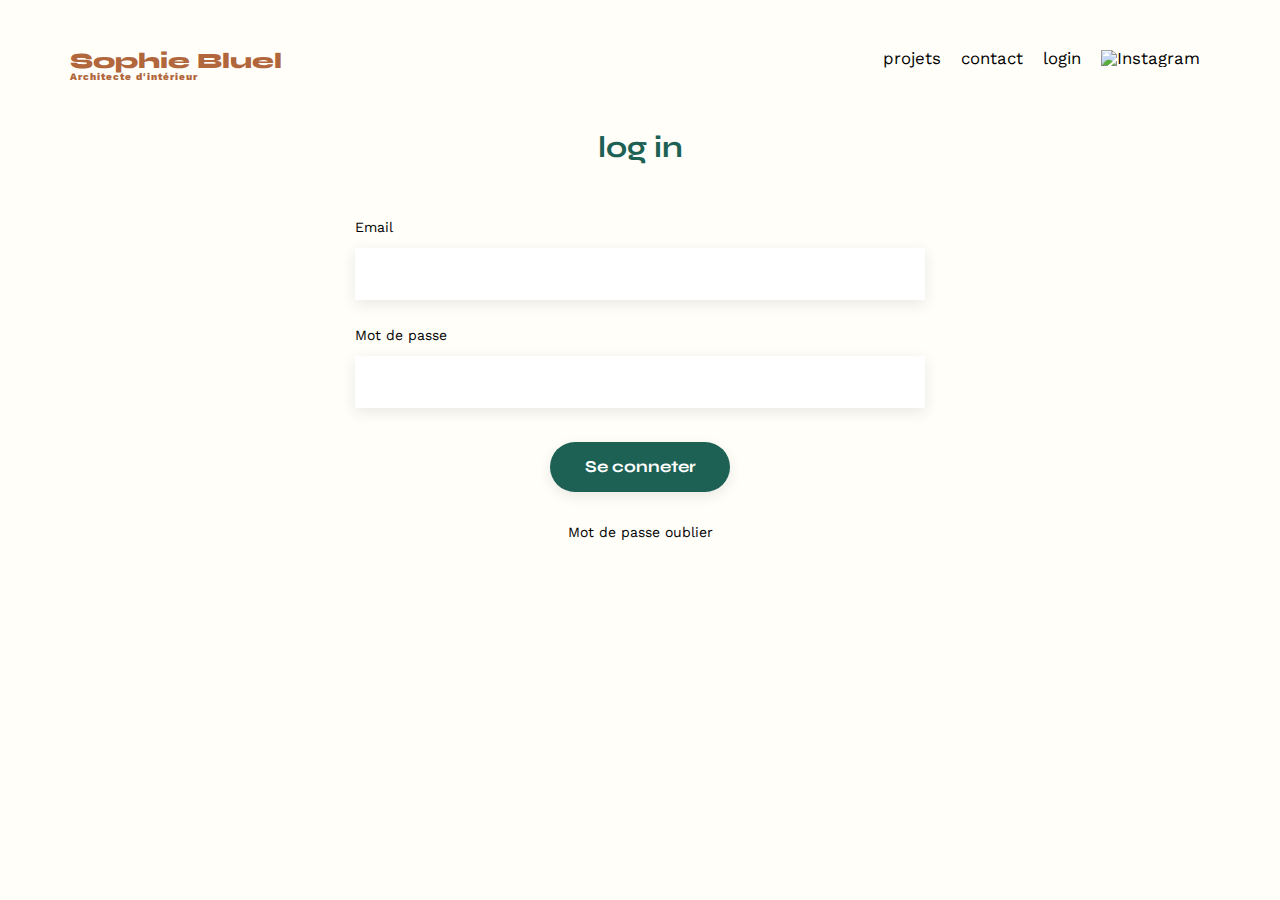
==== FrontEnd/log-in.html @ b6393000 "les photos sont en place" ====
<!DOCTYPE html>
<html lang="fr">
<head>
	<meta charset="UTF-8">
	<title>Sophie Bluel - Architecte d'intérieur</title>
	<meta name="viewport" content="width=device-width, initial-scale=1.0">
	<link rel="preconnect" href="https://fonts.googleapis.com">
	<link rel="preconnect" href="https://fonts.gstatic.com" crossorigin>
	<link href="https://fonts.googleapis.com/css2?family=Syne:wght@700;800&family=Work+Sans&display=swap" rel="stylesheet">
	<meta name="description" content="">
	<link rel="stylesheet" href="./assets/style.css">
	<script src="script.js"></script>
</head>
<body>
<header>
	<h1>Sophie Bluel <span>Architecte d'intérieur</span></h1>
	<nav>
		<ul>
			<li>projets</li>
			<li>contact</li>
			<li>login</li>
			<li><img src="./assets/icons/instagram.png" alt="Instagram"></li>
		</ul>
	</nav>
</header>

<section id="contact">
		<h2>log in</h2>
		
		<form action="#" method="post">
			<label for="email">Email</label>
			<input type="email" name="email" id="email">

			<label for="mot-de-passe">Mot de passe</label>
			<input type="mot-de-passe" name="mot-de-passe" id="email">
			<input type="submit" value="Se conneter">
		</form>
        <ul>
        <li>Mot de passe oublier</li>
    </ul>
	</section>
---- FrontEnd/assets/style.css ----
/* http://meyerweb.com/eric/tools/css/reset/
   v2.0 | 20110126
   License: none (public domain)
*/

html, body, div, span, applet, object, iframe,
h1, h2, h3, h4, h5, h6, p, blockquote, pre,
a, abbr, acronym, address, big, cite, code,
del, dfn, em, img, ins, kbd, q, s, samp,
small, strike, strong, sub, sup, tt, var,
b, u, i, center,
dl, dt, dd, ol, ul, li,
fieldset, form, label, legend,
table, caption, tbody, tfoot, thead, tr, th, td,
article, aside, canvas, details, embed,
figure, figcaption, footer, header, hgroup,
menu, nav, output, ruby, section, summary,
time, mark, audio, video {
	margin: 0;
	padding: 0;
	border: 0;
	font-size: 100%;
	font: inherit;
	vertical-align: baseline;
}
/* HTML5 display-role reset for older browsers */
article, aside, details, figcaption, figure,
footer, header, hgroup, menu, nav, section {
	display: block;
}
body {
	line-height: 1;
	background-color: #FFFEF8;
}
ol, ul {
	list-style: none;
}
blockquote, q {
	quotes: none;
}
blockquote:before, blockquote:after,
q:before, q:after {
	content: '';
	content: none;
}
table {
	border-collapse: collapse;
	border-spacing: 0;
}
/** end reset css**/
body {
	max-width: 1140px;
	margin:auto;
	font-family: 'Work Sans' ;
	font-size: 14px;
}
header {
	display: flex;
	justify-content: space-between;
	margin: 50px 0
}
section {
	margin: 50px 0
}

h1{
	display: flex;
	flex-direction: column;
	font-family: 'Syne';
	font-size: 22px;
	font-weight: 800;
	color: #B1663C
}

h1 > span {
	font-family: 'Work Sans';
	font-size:10px;
	letter-spacing: 0.1em;
;
}

h2{
	font-family: 'Syne';
	font-weight: 700;
	font-size: 30px;
	color: #1D6154
}
nav ul {
	display: flex;
	align-items: center;
	list-style-type: none;

}
nav li {
	padding: 0 10px;
	font-size: 1.2em;
}

li:hover {
	color: #B1663C;
}
#introduction {
	display: flex;
	align-items: center;
}
#introduction figure {
	flex: 1
}
#introduction img {
	display: block;
	margin: auto;
	width: 80%;
}

#introduction article {
	flex: 1
}
#introduction h2 {
	margin-bottom: 1em;
}

#introduction p {
	margin-bottom: 0.5em;
}
#portfolio h2 {
	text-align: center;
	margin-bottom: 1em;
}
.gallery {
	width: 100%;
	display: grid;
	grid-template-columns: 1fr 1fr 1fr;
	grid-column-gap: 20px;
	grid-row-gap: 20px;
	
}

.gallery img {
	width: 100%;

}
#contact {
	width: 50%;
margin: auto;
}
#contact > * {
	text-align: center;

}
#contact h2{
	margin-bottom: 20px;
}
#contact form {
	text-align: left;
	margin-top:30px;
	display: flex;
	flex-direction: column;
}

#contact input {
	height: 50px;
	font-size: 1.2em;
	border: none;
	box-shadow: 0px 4px 14px rgba(0, 0, 0, 0.09);
}
#contact label {
	margin: 2em 0 1em 0;
}
#contact textarea {
	border: none;
	box-shadow: 0px 4px 14px rgba(0, 0, 0, 0.09);
}

input[type="submit"]{
	font-family: 'Syne';
	font-weight: 700;
	color: white;
	background-color: #1D6154;
	margin : 2em auto ;
	width: 180px;
	text-align: center;
	border-radius: 60px ;
}

footer nav ul {
	display: flex;
	justify-content: flex-end;
	margin: 2em
}

.filtre{
	display: flex;
	flex-direction: row;
	justify-content: center;
	gap: 10px;
	padding-bottom: 50px;
}
button{
    display: flex;
	background-color: white;
    border: 2px solid  #1D6154;
	color: #1D6154;
	font-family: syne;
    border-radius: 40px 40px 40px 40px;
    gap: 10px;
    padding: 2px 19px 2px 19px;
    align-items: center;        
    height: 40px;
}
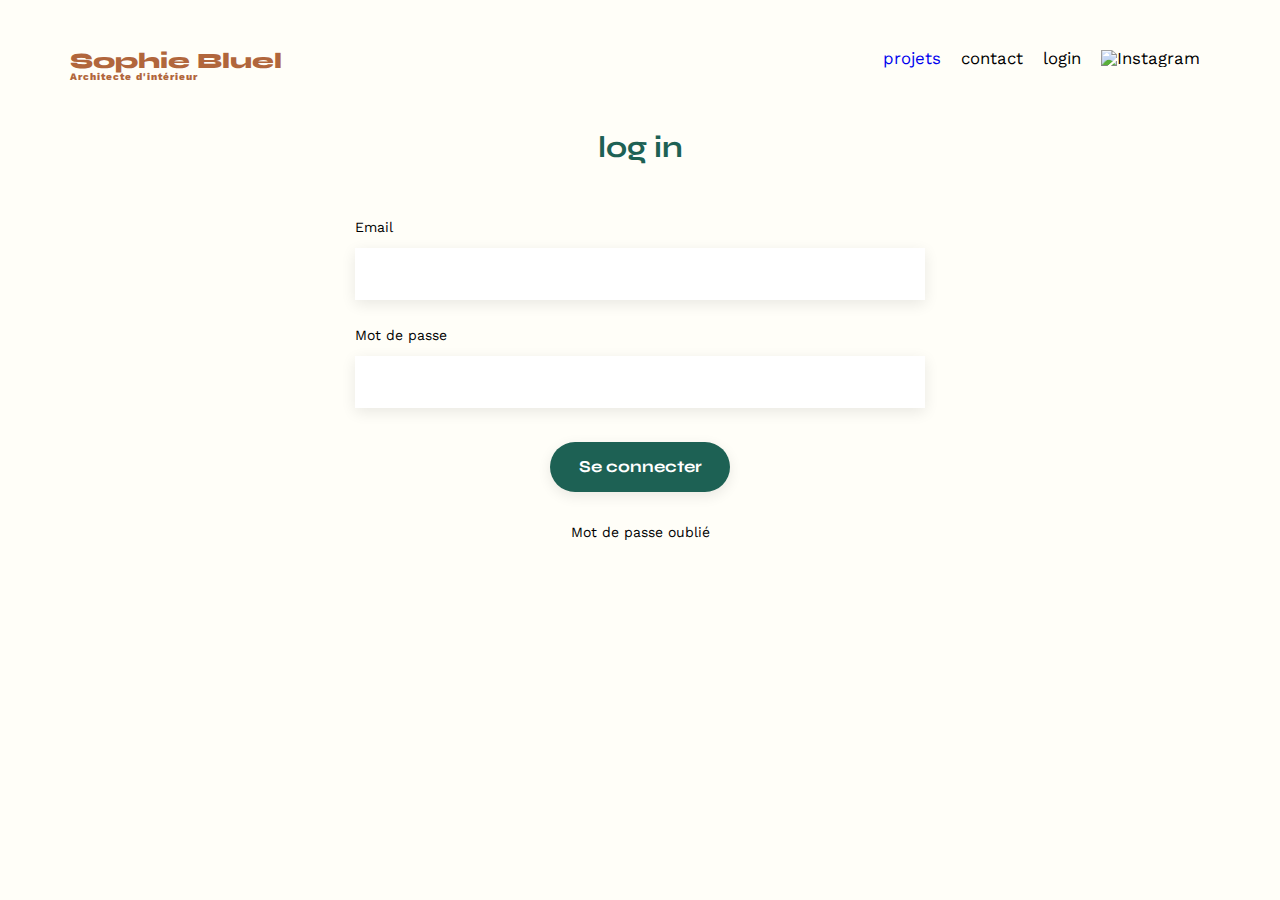
==== commit b31aadfd: "avancement sur le log-in" ====
--- a/FrontEnd/log-in.html
+++ b/FrontEnd/log-in.html
@@ -9,14 +9,14 @@
 	<link href="https://fonts.googleapis.com/css2?family=Syne:wght@700;800&family=Work+Sans&display=swap" rel="stylesheet">
 	<meta name="description" content="">
 	<link rel="stylesheet" href="./assets/style.css">
-	<script src="script.js"></script>
+	<script src="log-in.js"></script>
 </head>
 <body>
 <header>
 	<h1>Sophie Bluel <span>Architecte d'intérieur</span></h1>
 	<nav>
 		<ul>
-			<li>projets</li>
+			<a href="index.html">projets</a>
 			<li>contact</li>
 			<li>login</li>
 			<li><img src="./assets/icons/instagram.png" alt="Instagram"></li>
@@ -33,9 +33,8 @@
 
 			<label for="mot-de-passe">Mot de passe</label>
 			<input type="mot-de-passe" name="mot-de-passe" id="email">
-			<input type="submit" value="Se conneter">
+			<input type="submit" value="Se connecter">
 		</form>
-        <ul>
-        <li>Mot de passe oublier</li>
-    </ul>
+        <ul><a >Mot de passe oublié</a>
+		</ul>
 	</section>
--- a/FrontEnd/assets/style.css
+++ b/FrontEnd/assets/style.css
@@ -94,9 +94,19 @@
 nav li {
 	padding: 0 10px;
 	font-size: 1.2em;
+	
 }
 
 li:hover {
+	color: #B1663C;
+}
+nav a {
+	padding: 0 10px;
+	font-size: 1.2em;
+	text-decoration: none;
+}
+
+a:hover {
 	color: #B1663C;
 }
 #introduction {
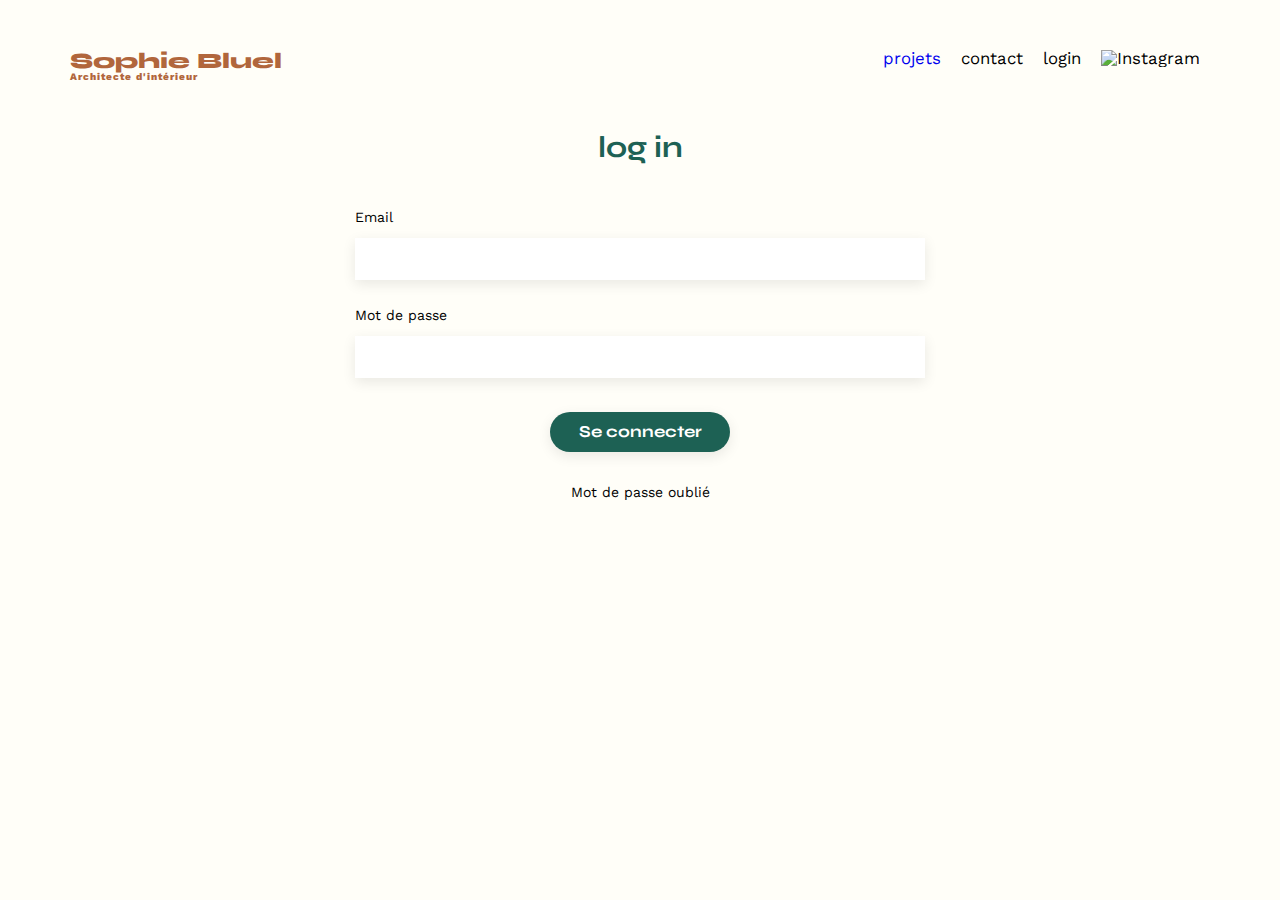
==== commit 6eb5ef6d: "dernière correction" ====
--- a/FrontEnd/log-in.html
+++ b/FrontEnd/log-in.html
@@ -27,14 +27,14 @@
 <section id="contact">
 		<h2>log in</h2>
 		
-		<form action="#" method="post">
+		<form method="post">
 			<label for="email">Email</label>
 			<input type="email" name="email" id="email">
 
 			<label for="mot-de-passe">Mot de passe</label>
-			<input type="mot-de-passe" name="mot-de-passe" id="email">
+			<input type="password" name="mot-de-passe" id="password">
 			<input type="submit" value="Se connecter">
 		</form>
         <ul><a >Mot de passe oublié</a>
 		</ul>
-	</section>
+	</section>--- a/FrontEnd/assets/style.css
+++ b/FrontEnd/assets/style.css
@@ -3,19 +3,87 @@
    License: none (public domain)
 */
 
-html, body, div, span, applet, object, iframe,
-h1, h2, h3, h4, h5, h6, p, blockquote, pre,
-a, abbr, acronym, address, big, cite, code,
-del, dfn, em, img, ins, kbd, q, s, samp,
-small, strike, strong, sub, sup, tt, var,
-b, u, i, center,
-dl, dt, dd, ol, ul, li,
-fieldset, form, label, legend,
-table, caption, tbody, tfoot, thead, tr, th, td,
-article, aside, canvas, details, embed,
-figure, figcaption, footer, header, hgroup,
-menu, nav, output, ruby, section, summary,
-time, mark, audio, video {
+html,
+body,
+div,
+span,
+applet,
+object,
+iframe,
+h1,
+h2,
+h3,
+h4,
+h5,
+h6,
+p,
+blockquote,
+pre,
+a,
+abbr,
+acronym,
+address,
+big,
+cite,
+code,
+del,
+dfn,
+em,
+img,
+ins,
+kbd,
+q,
+s,
+samp,
+small,
+strike,
+strong,
+sub,
+sup,
+tt,
+var,
+b,
+u,
+i,
+center,
+dl,
+dt,
+dd,
+ol,
+ul,
+li,
+fieldset,
+form,
+label,
+legend,
+table,
+caption,
+tbody,
+tfoot,
+thead,
+tr,
+th,
+td,
+article,
+aside,
+canvas,
+details,
+embed,
+figure,
+figcaption,
+footer,
+header,
+hgroup,
+menu,
+nav,
+output,
+ruby,
+section,
+summary,
+time,
+mark,
+audio,
+video {
 	margin: 0;
 	padding: 0;
 	border: 0;
@@ -23,47 +91,133 @@
 	font: inherit;
 	vertical-align: baseline;
 }
+
 /* HTML5 display-role reset for older browsers */
-article, aside, details, figcaption, figure,
-footer, header, hgroup, menu, nav, section {
+article,
+aside,
+details,
+figcaption,
+figure,
+footer,
+header,
+hgroup,
+menu,
+nav,
+section {
 	display: block;
 }
+
 body {
 	line-height: 1;
 	background-color: #FFFEF8;
 }
-ol, ul {
+
+ol,
+ul {
 	list-style: none;
 }
-blockquote, q {
+
+blockquote,
+q {
 	quotes: none;
 }
-blockquote:before, blockquote:after,
-q:before, q:after {
+
+blockquote:before,
+blockquote:after,
+q:before,
+q:after {
 	content: '';
 	content: none;
 }
+
 table {
 	border-collapse: collapse;
 	border-spacing: 0;
 }
+
 /** end reset css**/
 body {
 	max-width: 1140px;
-	margin:auto;
-	font-family: 'Work Sans' ;
+	margin: auto;
+	font-family: 'Work Sans';
 	font-size: 14px;
 }
+
+.bandeauEdition {
+	display: none;
+
+}
+
+body.estConnecte .bandeauEdition {
+
+	display: flex;
+	flex-wrap: wrap;
+	justify-content: center;
+	align-items: baseline;
+	color: white;
+	background-color: black;
+	height: 59px;
+}
+
+.partieModifierPresDuTitre {
+	display: none;
+
+}
+
+body.estConnecte .partieModifierPresDuTitre {
+	display: flex;
+	flex-wrap: wrap;
+	justify-content: center;
+	align-items: baseline;
+	gap: 5px;
+
+}
+
+.partietitremodifier {
+	display: flex;
+	flex-wrap: wrap;
+	justify-content: center;
+	align-items: baseline;
+	gap: 15px;
+
+}
+
+.title {
+	display: flex;
+	flex-direction: column;
+	align-items: center;
+	color: white;
+	padding-top: 20px;
+	padding-left: 5px;
+
+}
+
+.popup2 .title {
+	display: flex;
+	flex-direction: column;
+	align-items: center;
+	color: black;
+	/* padding-top: 20px ; */
+	padding-bottom: 15px;
+	font-size: x-large;
+
+}
+
+/**body.connecte .filtre{
+	display: none;
+}**/
+
 header {
 	display: flex;
 	justify-content: space-between;
 	margin: 50px 0
 }
+
 section {
 	margin: 50px 0
 }
 
-h1{
+h1 {
 	display: flex;
 	flex-direction: column;
 	font-family: 'Syne';
@@ -72,34 +226,37 @@
 	color: #B1663C
 }
 
-h1 > span {
+h1>span {
 	font-family: 'Work Sans';
-	font-size:10px;
+	font-size: 10px;
 	letter-spacing: 0.1em;
-;
-}
-
-h2{
+	;
+}
+
+h2 {
 	font-family: 'Syne';
 	font-weight: 700;
 	font-size: 30px;
 	color: #1D6154
 }
+
 nav ul {
 	display: flex;
 	align-items: center;
 	list-style-type: none;
 
 }
+
 nav li {
 	padding: 0 10px;
 	font-size: 1.2em;
-	
+
 }
 
 li:hover {
 	color: #B1663C;
 }
+
 nav a {
 	padding: 0 10px;
 	font-size: 1.2em;
@@ -109,13 +266,16 @@
 a:hover {
 	color: #B1663C;
 }
+
 #introduction {
 	display: flex;
 	align-items: center;
 }
+
 #introduction figure {
 	flex: 1
 }
+
 #introduction img {
 	display: block;
 	margin: auto;
@@ -125,6 +285,7 @@
 #introduction article {
 	flex: 1
 }
+
 #introduction h2 {
 	margin-bottom: 1em;
 }
@@ -132,64 +293,111 @@
 #introduction p {
 	margin-bottom: 0.5em;
 }
+
 #portfolio h2 {
 	text-align: center;
 	margin-bottom: 1em;
 }
+
 .gallery {
 	width: 100%;
 	display: grid;
 	grid-template-columns: 1fr 1fr 1fr;
 	grid-column-gap: 20px;
 	grid-row-gap: 20px;
-	
+
 }
 
 .gallery img {
+	justify-content: center;
 	width: 100%;
 
 }
-#contact {
-	width: 50%;
-margin: auto;
-}
-#contact > * {
-	text-align: center;
-
-}
-#contact h2{
-	margin-bottom: 20px;
-}
-#contact form {
-	text-align: left;
-	margin-top:30px;
-	display: flex;
-	flex-direction: column;
-}
-
-#contact input {
-	height: 50px;
-	font-size: 1.2em;
-	border: none;
-	box-shadow: 0px 4px 14px rgba(0, 0, 0, 0.09);
-}
-#contact label {
-	margin: 2em 0 1em 0;
-}
-#contact textarea {
-	border: none;
-	box-shadow: 0px 4px 14px rgba(0, 0, 0, 0.09);
-}
-
-input[type="submit"]{
+
+.galleryModal {
+	display: grid;
+	grid-template-columns: 1fr 1fr 1fr 1fr 1fr;
+	grid-auto-rows: 1fr;
+	grid-column-gap: 8px;
+	grid-row-gap: 10px;
+	padding: 0px 100px 0px 100px;
+
+}
+
+.galleryModal img {
+	width: 20%;
+
+}
+
+.btn-ajt {
 	font-family: 'Syne';
 	font-weight: 700;
 	color: white;
 	background-color: #1D6154;
-	margin : 2em auto ;
+	margin: 2em auto;
 	width: 180px;
 	text-align: center;
-	border-radius: 60px ;
+	border-radius: 60px;
+	font-size: 1.2em;
+	height: 39px;
+	border: none;
+	display: block;
+}
+
+#contact {
+	width: 50%;
+	margin: auto;
+}
+
+#contact>* {
+	text-align: center;
+
+}
+
+#contact h2 {
+	margin-bottom: 20px;
+}
+
+#contact form {
+	text-align: left;
+	margin-top: 15px;
+	display: flex;
+	flex-direction: column;
+}
+
+#contact input {
+	height: 40px;
+	font-size: 1.2em;
+	border: none;
+	box-shadow: 0px 4px 14px rgba(0, 0, 0, 0.09);
+}
+
+#contact label {
+	margin: 2em 0 1em 0;
+}
+
+#contact textarea {
+	border: none;
+	box-shadow: 0px 4px 14px rgba(0, 0, 0, 0.09);
+}
+
+#categorie {
+	height: 40px;
+	font-size: 1.2em;
+	border: none;
+	box-shadow: 0px 4px 14px rgba(0, 0, 0, 0.09);
+
+}
+
+input[type="submit"] {
+	font-family: 'Syne';
+	font-weight: 700;
+	color: white;
+	background-color: #1D6154;
+	margin: 2em auto;
+	width: 180px;
+	text-align: center;
+	border-radius: 60px;
 }
 
 footer nav ul {
@@ -198,23 +406,250 @@
 	margin: 2em
 }
 
-.filtre{
+.filtre {
 	display: flex;
 	flex-direction: row;
 	justify-content: center;
 	gap: 10px;
 	padding-bottom: 50px;
 }
-button{
-    display: flex;
+
+.filtre button {
+	display: flex;
 	background-color: white;
-    border: 2px solid  #1D6154;
+	border: 2px solid #1D6154;
 	color: #1D6154;
 	font-family: syne;
-    border-radius: 40px 40px 40px 40px;
-    gap: 10px;
-    padding: 2px 19px 2px 19px;
-    align-items: center;        
-    height: 40px;
-}
-
+	border-radius: 40px 40px 40px 40px;
+	gap: 10px;
+	padding: 2px 19px 2px 19px;
+	align-items: center;
+	height: 40px;
+}
+
+.fondPopup {
+	position: fixed;
+	top: 0;
+	left: 0;
+	width: 100%;
+	height: 100%;
+	background-color: rgba(0, 0, 0, 0.5);
+
+	display: flex;
+	justify-content: center;
+	align-items: center;
+}
+
+.popup {
+	width: 50%;
+	background-color: white;
+	border-radius: 0.5rem;
+}
+
+.popup h3 {
+	margin: auto;
+	width: 173px;
+	height: 30px;
+	top: 720px;
+	left: 634px;
+	gap: 0px;
+	font-size: x-large;
+	padding-bottom: 2rem;
+}
+
+.popup .boutonFermer {
+	font-size: 1.2rem;
+	text-align: right;
+	padding: 2rem;
+	padding-bottom: 1rem;
+}
+
+.btn-ajouter-une-photo {
+	font-family: 'Syne';
+	font-weight: 700;
+	color: white;
+	background-color: #1D6154;
+	margin: 2em auto;
+	text-align: center;
+	border-radius: 60px;
+	font-size: 1.2em;
+	height: 39px;
+	border: none;
+	display: block;
+	padding: 0px 3rem;
+}
+
+.popup2 {
+	width: 50%;
+	background-color: white;
+	border-radius: 0.5rem;
+}
+
+.popup2 .boutons {
+	display: flex;
+	justify-content: space-between;
+	font-size: 1.2rem;
+	padding: 2rem;
+	padding-bottom: 1rem;
+}
+
+.modal {
+	position: fixed;
+	top: 50%;
+	left: 50%;
+	transform: translate(-50%, -50%); /* Ajout du % */
+	border: 1px solid black;
+	border-radius: 10px;
+	background-color: white;
+	width: 300px;
+
+}
+
+.modal .modal.active {
+	transform: translate(-50%, -50%)scale(1);
+
+}
+
+
+
+
+
+
+.image-container {
+	position: relative;
+	/* Le conteneur doit être en 'position: relative' pour l'icône */
+	display: inline-block;
+	/* Maintenir la taille autour de l'image */
+}
+
+.image-container img {
+	/* display: block; Assurer que l'image ne laisse pas d'espace en dessous */
+	width: 100%;
+	/* Ajuster la taille de l'image si nécessaire */
+}
+
+.delete-icon {
+	position: absolute;
+	top: 10px;
+	/* Distance par rapport au haut */
+	right: 10px;
+	/* Distance par rapport à la droite */
+	color: white;
+	/* Couleur de l'icône (vous pouvez la changer) */
+	font-size: 15px;
+	/* Taille de l'icône */
+	cursor: pointer;
+	/* Change le curseur en pointeur quand on passe dessus */
+	background-color: black;
+	/* Optionnel : un fond pour rendre l'icône plus visible */
+	/* padding: 5px; Espace autour de l'icône */
+	background-size: auto;
+	padding: 0.2rem;
+	border-radius: 0.2em;
+}
+
+.portion-bleu-de-la-page {
+	display: flex;
+	justify-content: center;
+}
+
+.modalContent {
+	display: flex;
+	flex-direction: column;
+	align-items: center;
+	justify-content: center;
+	background-color: #E8F1F6;
+	height: 150px;
+	width: 300px;
+
+}
+
+.picture {
+	font-size: 70px;
+	color: #CBD6DC;
+	align-items: center;
+}
+
+
+
+
+
+.ajouter-une-photo {
+	display: flex;
+	align-items: center;
+	justify-content: center;
+	font-family: 'Syne';
+	font-weight: 500;
+	color: #306685;
+	background-color: #CBD6DC;
+	/* margin : 2em auto ; */
+	width: 180px;
+	text-align: center;
+	border-radius: 60px;
+	/* font-size: 1.2em; */
+	height: 39px;
+	border: none;
+}
+
+.texte-jpg-png {
+	display: flex;
+	justify-content: center;
+	
+}
+
+
+
+input#file {
+	display: none;
+}
+
+#imagePreview {
+	display: none;
+	width: 100%;
+	height: auto;
+	object-fit: cover;
+}
+
+.btn-valider-la-photo {
+	font-family: 'Syne';
+	font-weight: 700;
+	color: white;
+	background-color: #1D6154;
+	margin: 2em auto;
+	width: 180px;
+	text-align: center;
+	border-radius: 60px;
+	font-size: 1.2em;
+	height: 39px;
+	border: none;
+	display: block;
+
+}
+
+
+.modalContent.preview i,
+.modalContent.preview label,
+.modalContent.preview p {
+	display: none;
+}
+
+
+
+.titre-galerie{
+	height: auto;
+}
+
+hr {
+	margin-top: 4rem;
+	width: 350px;
+	top: 1207px;
+	left: 510px;
+	color: #FFFFFF;
+}
+.popup2 hr{
+	width: 350px;
+top: 1207px;
+left: 510px;
+color: #FFFFFF;
+
+}